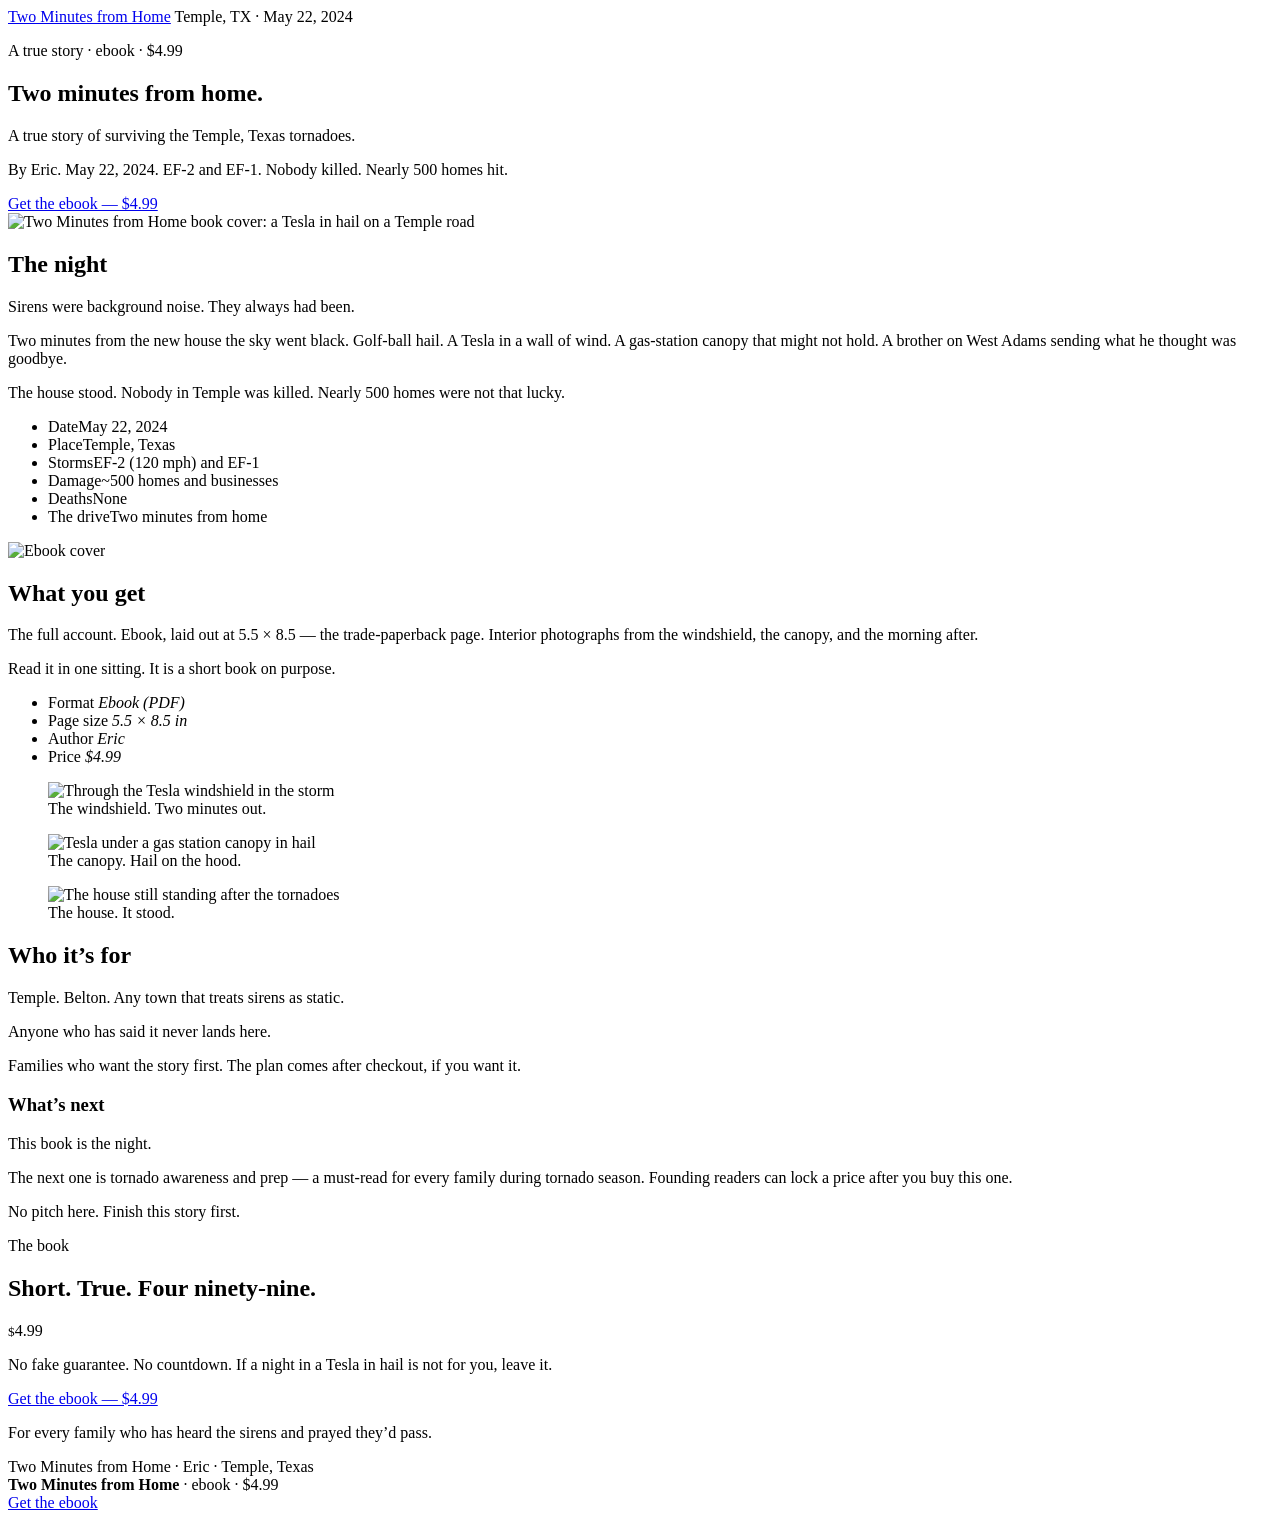
==== index.html @ 5268768e "Add Two Minutes from Home sales funnel pages" ====
<!DOCTYPE html>
<html lang="en">
<head>
  <meta charset="utf-8">
  <meta name="viewport" content="width=device-width, initial-scale=1">
  <title>Two Minutes from Home — $4.99 ebook</title>
  <meta name="description" content="A true story of surviving the Temple, Texas tornadoes. May 22, 2024. Ebook, $4.99. By Eric.">
  <link rel="stylesheet" href="css/funnel.css">
</head>
<body data-page="sales">
  <header class="site-header">
    <a class="wordmark" href="index.html">Two Minutes from Home</a>
    <span class="header-meta">Temple, TX · May 22, 2024</span>
  </header>

  <section class="hero">
    <div class="hero-grid">
      <div class="hero-copy">
        <p class="kicker">A true story · ebook · $4.99</p>
        <h1>Two minutes from home.</h1>
        <p class="sub">A true story of surviving the Temple, Texas tornadoes.</p>
        <p class="hero-note">By Eric. May 22, 2024. EF-2 and EF-1. Nobody killed. Nearly 500 homes hit.</p>
        <div class="hero-actions" id="hero-cta">
          <a class="btn btn-lg" href="checkout.html?demo=1">Get the ebook — $4.99</a>
        </div>
      </div>
      <div class="book">
        <img src="assets/cover.jpg" width="660" height="1020" alt="Two Minutes from Home book cover: a Tesla in hail on a Temple road">
      </div>
    </div>
  </section>

  <section class="section" id="the-night">
    <div class="wrap-narrow night">
      <h2>The night</h2>
      <p>Sirens were background noise. They always had been.</p>
      <p>Two minutes from the new house the sky went black. Golf-ball hail. A Tesla in a wall of wind. A gas-station canopy that might not hold. A brother on West Adams sending what he thought was goodbye.</p>
      <p>The house stood. Nobody in Temple was killed. Nearly 500 homes were not that lucky.</p>
      <ul class="facts">
        <li>Date<span>May 22, 2024</span></li>
        <li>Place<span>Temple, Texas</span></li>
        <li>Storms<span>EF-2 (120 mph) and EF-1</span></li>
        <li>Damage<span>~500 homes and businesses</span></li>
        <li>Deaths<span>None</span></li>
        <li>The drive<span>Two minutes from home</span></li>
      </ul>
    </div>
  </section>

  <section class="section" id="what-you-get">
    <div class="wrap">
      <div class="get-grid">
        <img class="get-cover" src="assets/cover.jpg" width="660" height="1020" alt="Ebook cover">
        <div>
          <h2>What you get</h2>
          <p class="lede">The full account. Ebook, laid out at 5.5 × 8.5 — the trade-paperback page. Interior photographs from the windshield, the canopy, and the morning after.</p>
          <p class="dim">Read it in one sitting. It is a short book on purpose.</p>
          <ul class="specs">
            <li>Format <em>Ebook (PDF)</em></li>
            <li>Page size <em>5.5 × 8.5 in</em></li>
            <li>Author <em>Eric</em></li>
            <li>Price <em>$4.99</em></li>
          </ul>
        </div>
      </div>
      <div class="photos">
        <figure>
          <img src="assets/interior-windshield.jpg" width="1200" height="800" alt="Through the Tesla windshield in the storm">
          <figcaption>The windshield. Two minutes out.</figcaption>
        </figure>
        <figure>
          <img src="assets/interior-gasstation.jpg" width="1200" height="800" alt="Tesla under a gas station canopy in hail">
          <figcaption>The canopy. Hail on the hood.</figcaption>
        </figure>
        <figure>
          <img src="assets/interior-house.jpg" width="1200" height="800" alt="The house still standing after the tornadoes">
          <figcaption>The house. It stood.</figcaption>
        </figure>
      </div>
    </div>
  </section>

  <section class="section" id="who">
    <div class="wrap split">
      <div>
        <h2>Who it’s for</h2>
        <p>Temple. Belton. Any town that treats sirens as static.</p>
        <p>Anyone who has said it never lands here.</p>
        <p class="dim">Families who want the story first. The plan comes after checkout, if you want it.</p>
      </div>
      <div class="card">
        <h3>What’s next</h3>
        <p>This book is the night.</p>
        <p>The next one is tornado awareness and prep — a must-read for every family during tornado season. Founding readers can lock a price after you buy this one.</p>
        <p class="dim">No pitch here. Finish this story first.</p>
      </div>
    </div>
  </section>

  <section class="section price-block" id="price">
    <div class="wrap-narrow">
      <p class="kicker">The book</p>
      <h2>Short. True. Four ninety-nine.</h2>
      <p class="amount"><small>$</small>4.99</p>
      <p class="honesty">No fake guarantee. No countdown. If a night in a Tesla in hail is not for you, leave it.</p>
      <a class="btn btn-lg" href="checkout.html?demo=1">Get the ebook — $4.99</a>
      <p class="dedication">For every family who has heard the sirens and prayed they’d pass.</p>
    </div>
  </section>

  <footer class="site-footer">
    Two Minutes from Home · Eric · Temple, Texas
  </footer>

  <div class="buybar" id="buybar">
    <div class="buybar-inner">
      <div class="buybar-copy"><strong>Two Minutes from Home</strong> · ebook · $4.99</div>
      <a class="btn" href="checkout.html?demo=1">Get the ebook</a>
    </div>
  </div>

  <script src="js/funnel.js"></script>
</body>
</html>
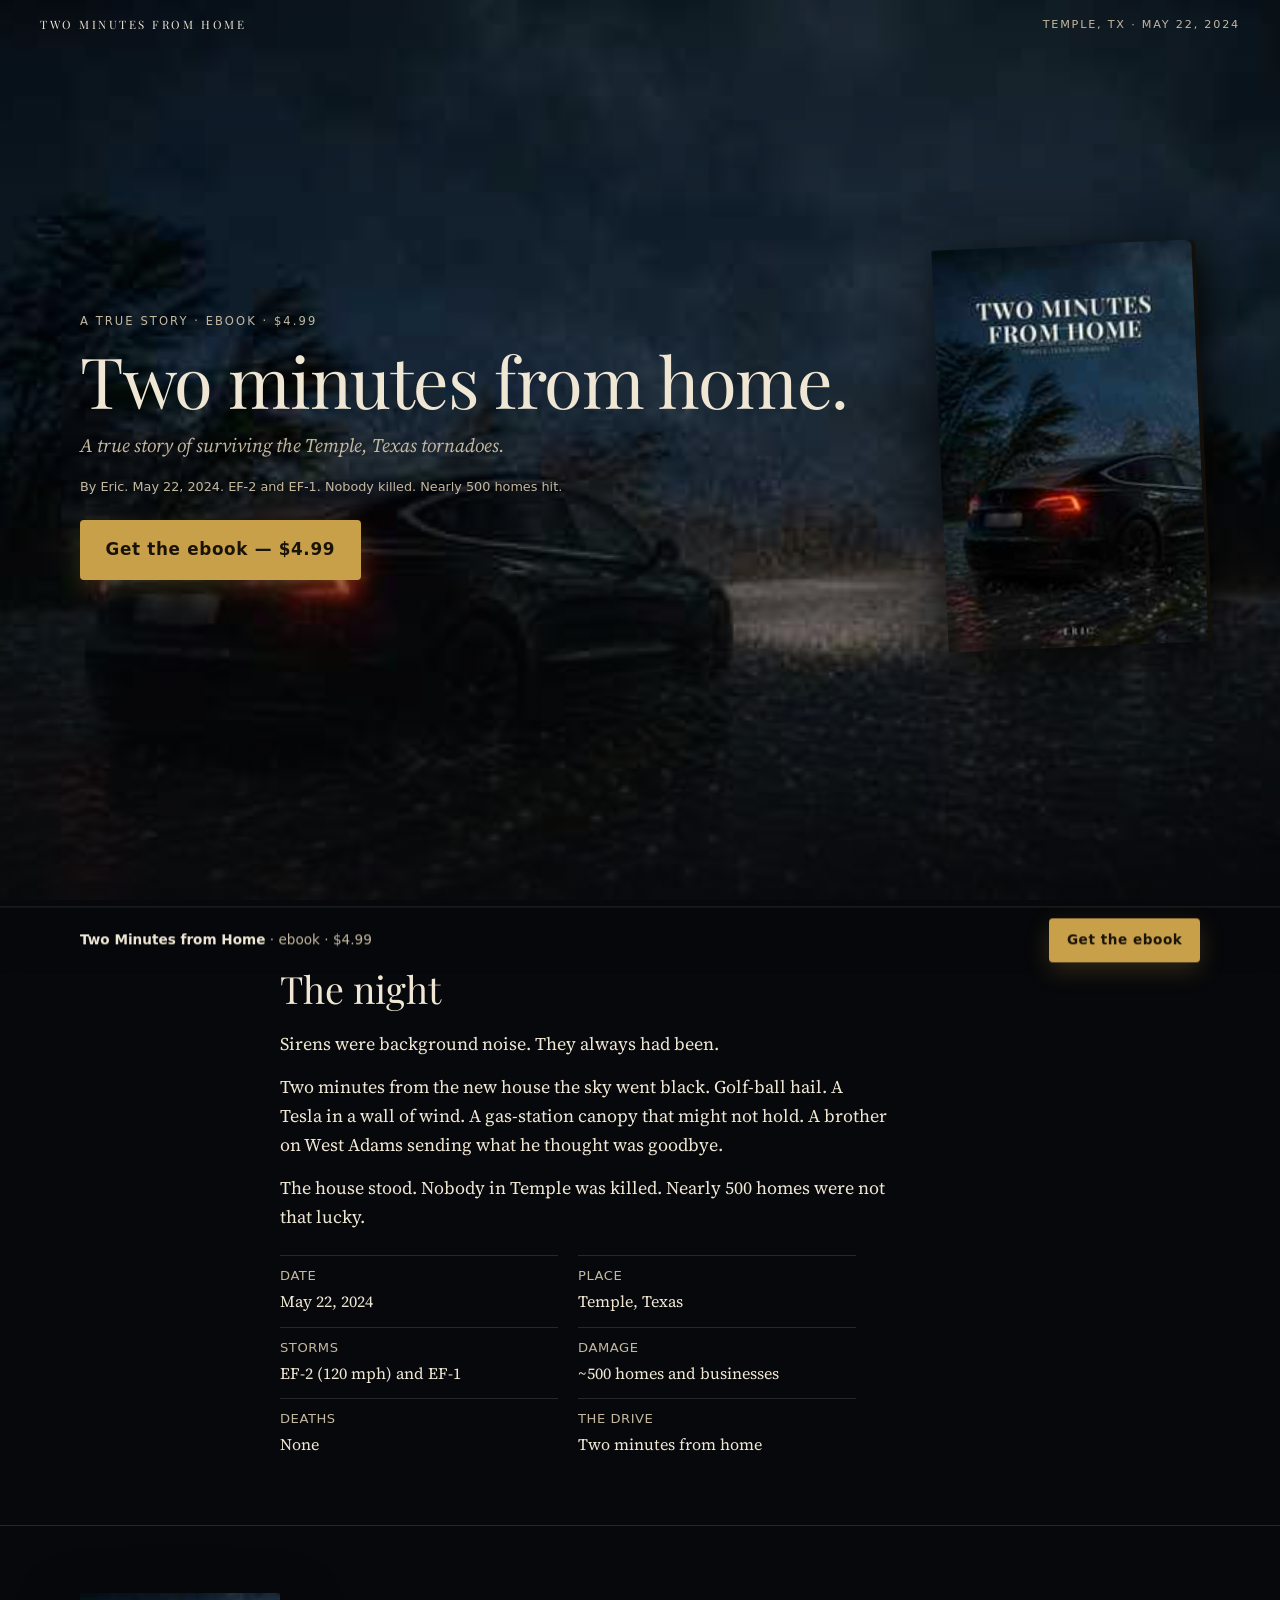
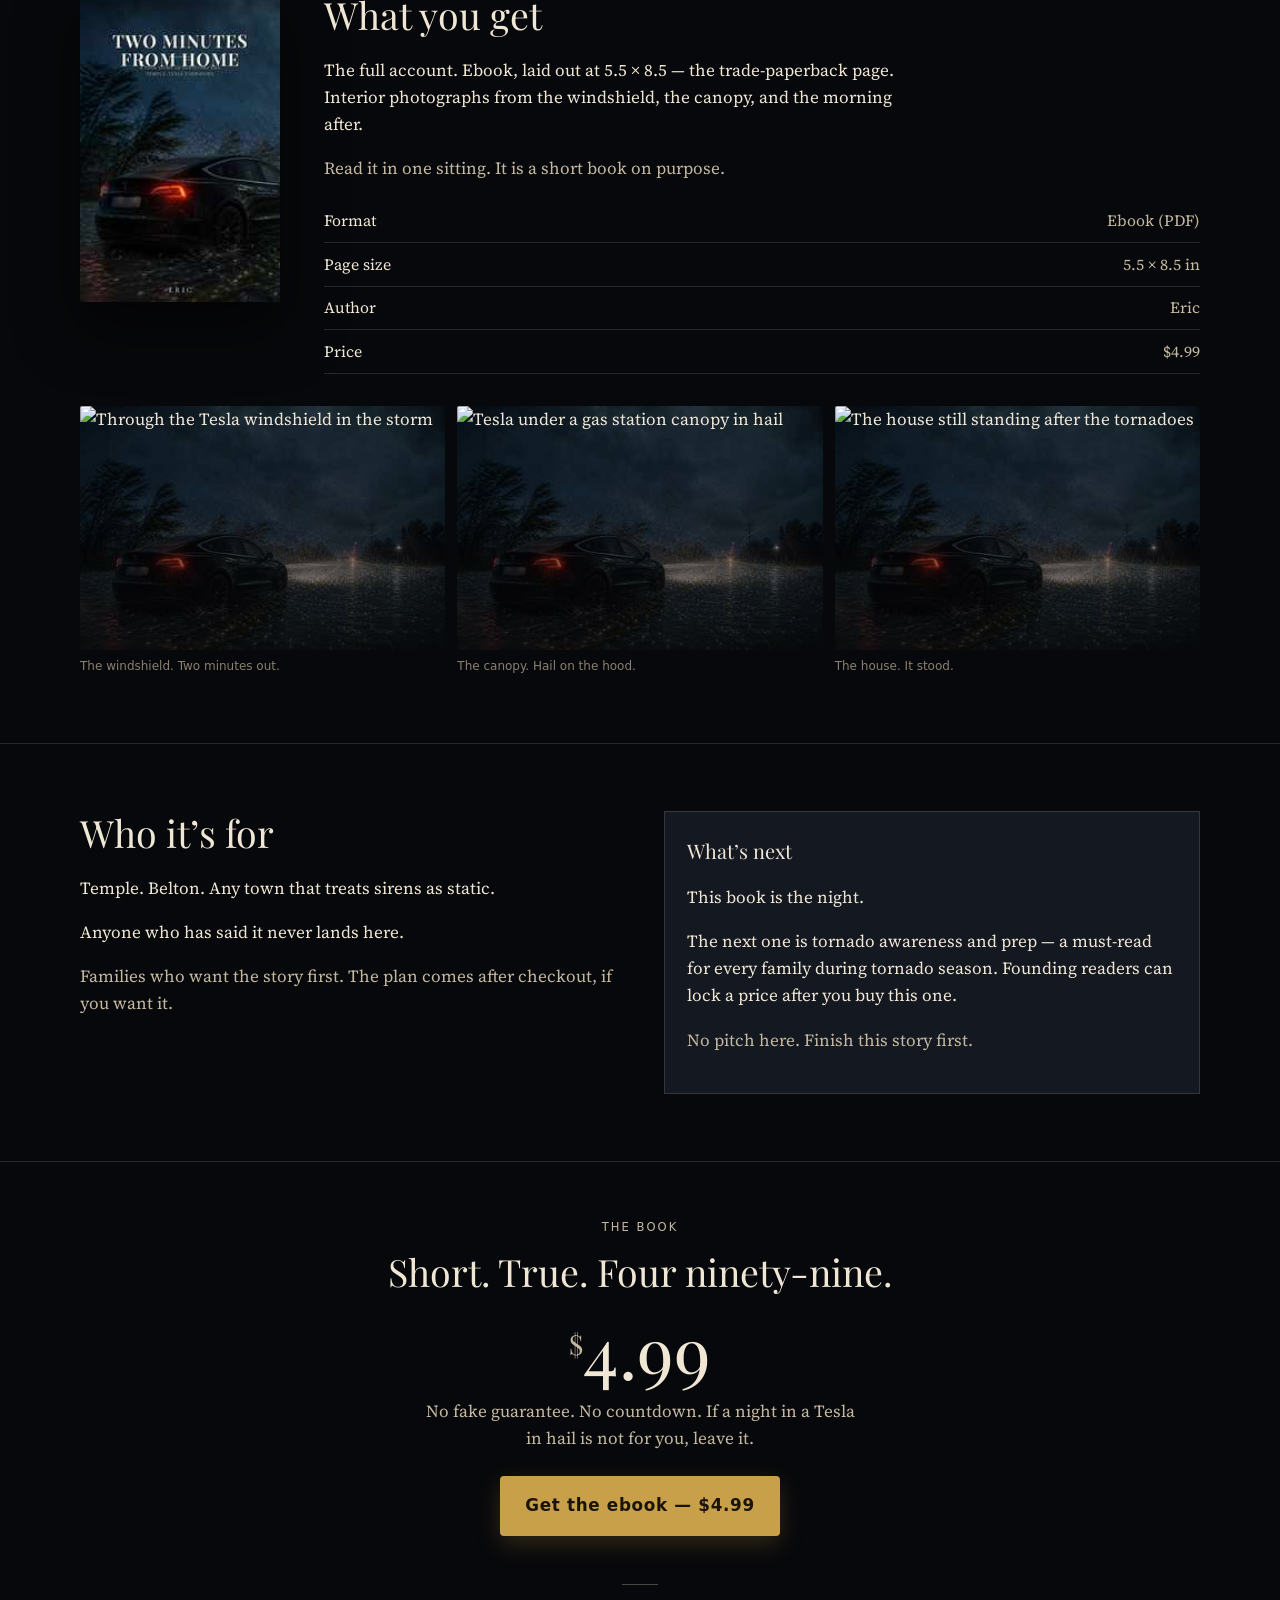
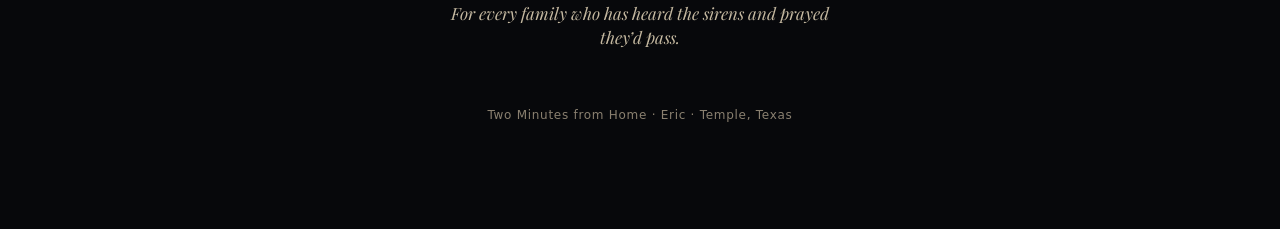
==== commit 6551ee3a: "Link inline-art.css and add .nojekyll for Pages" ====
--- a/index.html
+++ b/index.html
@@ -6,6 +6,7 @@
   <title>Two Minutes from Home — $4.99 ebook</title>
   <meta name="description" content="A true story of surviving the Temple, Texas tornadoes. May 22, 2024. Ebook, $4.99. By Eric.">
   <link rel="stylesheet" href="css/funnel.css">
+  <link rel="stylesheet" href="css/inline-art.css">
 </head>
 <body data-page="sales">
   <header class="site-header">
--- a/css/funnel.css
+++ b/css/funnel.css
@@ -0,0 +1,557 @@
+@import url('https://fonts.googleapis.com/css2?family=Playfair+Display:ital,wght@0,400;0,700;1,400&family=Source+Serif+4:ital,wght@0,400;0,700;1,400&display=swap');
+/* Two Minutes from Home — sales funnel
+   Dark, cinematic, cream on storm. Mobile first. */
+
+
+
+
+
+
+
+
+:root {
+  --bg: #07080b;
+  --bg-elev: #0e1016;
+  --bg-card: #141821;
+  --cream: #efe6d4;
+  --cream-dim: #c4b8a0;
+  --muted: #8a8070;
+  --line: rgba(239, 230, 212, 0.14);
+  --line-strong: rgba(239, 230, 212, 0.28);
+  --accent: #c9a04a;
+  --accent-hot: #dcb45a;
+  --cta-text: #1a1408;
+  --bump-bg: #2a2110;
+  --shadow: 0 24px 60px rgba(0, 0, 0, 0.55);
+  --font-display: "Playfair Display", Georgia, "Times New Roman", serif;
+  --font-body: "Source Serif 4", Georgia, serif;
+  --font-ui: "Segoe UI", system-ui, -apple-system, sans-serif;
+  --measure: 38rem;
+  --pad: clamp(1.25rem, 4vw, 2.5rem);
+  --radius: 4px;
+}
+
+*, *::before, *::after { box-sizing: border-box; }
+html { scroll-behavior: smooth; }
+html, body { margin: 0; padding: 0; }
+body {
+  background: var(--bg);
+  color: var(--cream);
+  font-family: var(--font-body);
+  font-size: 1.0625rem;
+  line-height: 1.6;
+  -webkit-font-smoothing: antialiased;
+}
+img { max-width: 100%; height: auto; display: block; }
+[hidden] { display: none !important; }
+a { color: var(--accent); text-decoration-thickness: 1px; text-underline-offset: 3px; }
+a:hover { color: var(--accent-hot); }
+:focus-visible {
+  outline: 2px solid var(--accent);
+  outline-offset: 3px;
+}
+
+.wrap {
+  width: min(1120px, calc(100% - 2 * var(--pad)));
+  margin-inline: auto;
+}
+.wrap-narrow { width: min(720px, calc(100% - 2 * var(--pad))); margin-inline: auto; }
+.wrap-checkout { width: min(880px, calc(100% - 2 * var(--pad))); margin-inline: auto; }
+
+/* Header */
+.site-header {
+  position: absolute;
+  top: 0; left: 0; right: 0;
+  z-index: 20;
+  padding: 1rem var(--pad);
+  display: flex;
+  justify-content: space-between;
+  align-items: center;
+  pointer-events: none;
+}
+.wordmark {
+  pointer-events: auto;
+  font-family: var(--font-display);
+  font-size: 0.72rem;
+  letter-spacing: 0.22em;
+  text-transform: uppercase;
+  color: var(--cream);
+  text-decoration: none;
+}
+.wordmark:hover { color: var(--cream); }
+.header-meta {
+  pointer-events: none;
+  font-family: var(--font-ui);
+  font-size: 0.7rem;
+  letter-spacing: 0.16em;
+  text-transform: uppercase;
+  color: var(--cream-dim);
+}
+
+/* Buttons */
+.btn {
+  display: inline-flex;
+  align-items: center;
+  justify-content: center;
+  gap: 0.6rem;
+  min-height: 52px;
+  padding: 0.85rem 1.4rem;
+  border: 0;
+  border-radius: var(--radius);
+  background: var(--accent);
+  color: var(--cta-text);
+  font-family: var(--font-ui);
+  font-size: 0.95rem;
+  font-weight: 700;
+  letter-spacing: 0.04em;
+  text-decoration: none;
+  cursor: pointer;
+  box-shadow: 0 8px 24px rgba(201, 160, 74, 0.22);
+  transition: background 0.15s ease, transform 0.15s ease;
+}
+.btn:hover { background: var(--accent-hot); color: var(--cta-text); transform: translateY(-1px); }
+.btn-block { width: 100%; }
+.btn-lg { min-height: 60px; font-size: 1.05rem; padding: 1rem 1.6rem; }
+.btn-ghost {
+  background: transparent;
+  color: var(--cream-dim);
+  box-shadow: none;
+  border: 1px solid var(--line-strong);
+}
+.btn-ghost:hover { background: rgba(239, 230, 212, 0.06); color: var(--cream); }
+.decline {
+  display: inline-block;
+  margin-top: 1.1rem;
+  font-family: var(--font-ui);
+  font-size: 0.85rem;
+  color: var(--muted);
+  text-decoration: underline;
+  text-underline-offset: 3px;
+}
+.decline:hover { color: var(--cream-dim); }
+.price-inline {
+  font-variant-numeric: tabular-nums;
+  font-weight: 700;
+}
+
+/* Hero */
+.hero {
+  position: relative;
+  min-height: 100svh;
+  display: grid;
+  align-items: end;
+  padding: 6.5rem var(--pad) 5.5rem;
+  background:
+    linear-gradient(180deg, rgba(7,8,11,0.35) 0%, rgba(7,8,11,0.15) 40%, rgba(7,8,11,0.78) 100%),
+    url("../assets/hero.jpg") center 40% / cover no-repeat;
+}
+.hero-grid {
+  width: min(1120px, 100%);
+  margin-inline: auto;
+  display: grid;
+  gap: 2rem;
+  align-items: end;
+}
+.hero-copy h1 {
+  font-family: var(--font-display);
+  font-weight: 400;
+  font-size: clamp(2.4rem, 8vw, 4.4rem);
+  line-height: 1.05;
+  letter-spacing: -0.02em;
+  margin: 0 0 0.75rem;
+}
+.hero-copy .sub {
+  font-style: italic;
+  color: var(--cream-dim);
+  font-size: clamp(1rem, 2.4vw, 1.2rem);
+  max-width: 28rem;
+  margin: 0 0 1rem;
+}
+.kicker {
+  font-family: var(--font-ui);
+  font-size: 0.72rem;
+  letter-spacing: 0.18em;
+  text-transform: uppercase;
+  color: var(--cream-dim);
+  margin: 0 0 0.85rem;
+}
+.hero-actions { display: flex; flex-wrap: wrap; gap: 0.75rem; align-items: center; margin-top: 1.4rem; }
+.hero-note {
+  font-family: var(--font-ui);
+  font-size: 0.8rem;
+  color: var(--cream-dim);
+}
+.book {
+  width: min(220px, 42vw);
+  justify-self: start;
+  filter: drop-shadow(0 18px 40px rgba(0,0,0,0.65));
+  transform: rotate(-2.5deg);
+}
+.book img {
+  border-radius: 2px 6px 6px 2px;
+  box-shadow:
+    inset -8px 0 12px rgba(0,0,0,0.35),
+    4px 0 0 rgba(20,16,10,0.9),
+    8px 12px 28px rgba(0,0,0,0.5);
+}
+
+@media (min-width: 800px) {
+  .hero { align-items: center; padding-top: 5rem; }
+  .hero-grid {
+    grid-template-columns: 1fr min(260px, 28vw);
+    gap: 3rem;
+    align-items: center;
+  }
+  .book { width: 260px; justify-self: end; }
+}
+
+/* Sticky buy bar */
+.buybar {
+  position: fixed;
+  left: 0; right: 0; bottom: 0;
+  z-index: 40;
+  background: rgba(7, 8, 11, 0.92);
+  backdrop-filter: blur(10px);
+  border-top: 1px solid var(--line);
+  padding: 0.65rem var(--pad);
+  padding-bottom: calc(0.65rem + env(safe-area-inset-bottom));
+  transform: translateY(110%);
+  transition: transform 0.25s ease;
+}
+.buybar.is-on { transform: translateY(0); }
+.buybar-inner {
+  width: min(1120px, 100%);
+  margin-inline: auto;
+  display: flex;
+  align-items: center;
+  justify-content: space-between;
+  gap: 1rem;
+}
+.buybar-copy { font-family: var(--font-ui); font-size: 0.85rem; color: var(--cream-dim); }
+.buybar-copy strong { color: var(--cream); font-weight: 600; }
+.buybar .btn { min-height: 44px; padding: 0.6rem 1.1rem; font-size: 0.85rem; }
+
+/* Sections */
+.section { padding: 4.2rem 0; }
+.section + .section { border-top: 1px solid var(--line); }
+.section h2 {
+  font-family: var(--font-display);
+  font-weight: 400;
+  font-size: clamp(1.7rem, 4vw, 2.35rem);
+  line-height: 1.15;
+  margin: 0 0 1.25rem;
+}
+.lede, .night p, .prose p {
+  max-width: var(--measure);
+  margin: 0 0 0.9rem;
+  color: var(--cream);
+}
+.night p { font-size: 1.12rem; }
+.muted { color: var(--muted); }
+.dim { color: var(--cream-dim); }
+
+.facts {
+  display: grid;
+  grid-template-columns: repeat(2, 1fr);
+  gap: 0.75rem 1.25rem;
+  margin: 1.5rem 0 0;
+  padding: 0;
+  list-style: none;
+  max-width: 36rem;
+}
+.facts li {
+  font-family: var(--font-ui);
+  font-size: 0.82rem;
+  letter-spacing: 0.04em;
+  text-transform: uppercase;
+  color: var(--cream-dim);
+  border-top: 1px solid var(--line);
+  padding-top: 0.55rem;
+}
+.facts span {
+  display: block;
+  margin-top: 0.2rem;
+  font-family: var(--font-body);
+  font-size: 1rem;
+  letter-spacing: 0;
+  text-transform: none;
+  color: var(--cream);
+}
+
+/* What you get */
+.get-grid {
+  display: grid;
+  gap: 1.5rem;
+}
+@media (min-width: 800px) {
+  .get-grid { grid-template-columns: 220px 1fr; align-items: start; }
+}
+.get-cover {
+  width: min(200px, 50vw);
+  box-shadow: var(--shadow);
+  border-radius: 2px;
+}
+.specs {
+  list-style: none;
+  margin: 1rem 0 0;
+  padding: 0;
+}
+.specs li {
+  padding: 0.55rem 0;
+  border-bottom: 1px solid var(--line);
+  display: flex;
+  justify-content: space-between;
+  gap: 1rem;
+  font-size: 0.98rem;
+}
+.specs em { font-style: normal; color: var(--cream-dim); }
+
+.photos {
+  display: grid;
+  gap: 0.75rem;
+  margin-top: 2rem;
+}
+@media (min-width: 700px) {
+  .photos { grid-template-columns: repeat(3, 1fr); }
+}
+.photos figure { margin: 0; }
+.photos img {
+  width: 100%;
+  aspect-ratio: 3 / 2;
+  object-fit: cover;
+  border-radius: 2px;
+  filter: saturate(0.9);
+}
+.photos figcaption {
+  margin-top: 0.45rem;
+  font-family: var(--font-ui);
+  font-size: 0.75rem;
+  color: var(--muted);
+}
+
+/* Who / next */
+.split {
+  display: grid;
+  gap: 2rem;
+}
+@media (min-width: 800px) {
+  .split { grid-template-columns: 1fr 1fr; gap: 3rem; }
+}
+.card {
+  background: var(--bg-card);
+  border: 1px solid var(--line);
+  padding: 1.4rem 1.35rem;
+}
+.card h3 {
+  font-family: var(--font-display);
+  font-size: 1.25rem;
+  font-weight: 400;
+  margin: 0 0 0.6rem;
+}
+
+/* Price block */
+.price-block {
+  text-align: center;
+  padding: 3.5rem 0 1rem;
+}
+.price-block .amount {
+  font-family: var(--font-display);
+  font-size: clamp(3rem, 10vw, 4.5rem);
+  line-height: 1;
+  margin: 0.4rem 0 0.6rem;
+}
+.price-block .amount small {
+  font-size: 0.38em;
+  color: var(--cream-dim);
+  vertical-align: super;
+}
+.honesty {
+  max-width: 28rem;
+  margin: 0.75rem auto 1.5rem;
+  color: var(--cream-dim);
+}
+
+.dedication {
+  margin: 3rem auto 0;
+  max-width: 26rem;
+  text-align: center;
+  font-family: var(--font-display);
+  font-style: italic;
+  font-size: 1.05rem;
+  color: var(--cream-dim);
+  line-height: 1.45;
+}
+.dedication::before {
+  content: "";
+  display: block;
+  width: 36px;
+  height: 1px;
+  background: var(--line-strong);
+  margin: 0 auto 1rem;
+}
+
+.site-footer {
+  padding: 2.5rem var(--pad) 6.5rem;
+  text-align: center;
+  color: var(--muted);
+  font-family: var(--font-ui);
+  font-size: 0.75rem;
+  letter-spacing: 0.06em;
+}
+.funnel-page .site-footer { padding-bottom: 2.5rem; }
+
+/* Checkout / upsell chrome */
+.funnel-page { min-height: 100svh; display: flex; flex-direction: column; }
+.funnel-top {
+  padding: 1.1rem var(--pad);
+  border-bottom: 1px solid var(--line);
+  display: flex;
+  justify-content: space-between;
+  align-items: center;
+}
+.steps {
+  display: flex;
+  gap: 0.55rem;
+  font-family: var(--font-ui);
+  font-size: 0.68rem;
+  letter-spacing: 0.12em;
+  text-transform: uppercase;
+  color: var(--muted);
+}
+.steps .on { color: var(--accent); }
+.panel { padding: 2.2rem 0 3rem; flex: 1; }
+
+.order {
+  display: grid;
+  gap: 1.5rem;
+}
+@media (min-width: 800px) {
+  .order { grid-template-columns: 200px 1fr; align-items: start; }
+}
+.order-cover { width: min(180px, 46vw); box-shadow: var(--shadow); }
+
+.line {
+  display: flex;
+  justify-content: space-between;
+  gap: 1rem;
+  padding: 0.7rem 0;
+  border-bottom: 1px solid var(--line);
+}
+.total {
+  display: flex;
+  justify-content: space-between;
+  margin-top: 0.4rem;
+  font-family: var(--font-display);
+  font-size: 1.35rem;
+}
+
+/* Order bump */
+.bump {
+  margin: 1.4rem 0;
+  padding: 1rem 1rem 1rem 1.05rem;
+  border: 2px solid var(--accent);
+  background: var(--bump-bg);
+  display: grid;
+  grid-template-columns: auto 1fr;
+  gap: 0.75rem 0.9rem;
+  align-items: start;
+}
+.bump input {
+  width: 1.2rem;
+  height: 1.2rem;
+  margin-top: 0.2rem;
+  accent-color: var(--accent);
+}
+.bump strong { display: block; font-family: var(--font-ui); font-size: 0.95rem; }
+.bump p { margin: 0.35rem 0 0; color: var(--cream-dim); font-size: 0.95rem; }
+.paypal-note {
+  margin-top: 0.85rem;
+  font-family: var(--font-ui);
+  font-size: 0.75rem;
+  color: var(--muted);
+}
+.paypal-note code {
+  font-size: 0.72rem;
+  color: var(--cream-dim);
+}
+
+/* Upsell */
+.upsell-hero { text-align: center; }
+.upsell-hero h1 {
+  font-family: var(--font-display);
+  font-weight: 400;
+  font-size: clamp(1.9rem, 5vw, 2.8rem);
+  line-height: 1.15;
+  margin: 0 0 0.7rem;
+}
+.upsell-hero .tag {
+  font-family: var(--font-ui);
+  letter-spacing: 0.16em;
+  text-transform: uppercase;
+  font-size: 0.72rem;
+  color: var(--accent);
+  margin: 0 0 0.8rem;
+}
+.upsell-copy { max-width: 36rem; margin: 1.1rem auto 1.6rem; color: var(--cream-dim); }
+.upsell-copy p { margin: 0 0 0.75rem; }
+.upsell-visual {
+  width: min(520px, 100%);
+  margin: 0 auto 1.5rem;
+  position: relative;
+}
+.upsell-visual img {
+  width: 100%;
+  aspect-ratio: 16 / 10;
+  object-fit: cover;
+  border-radius: 2px;
+  box-shadow: var(--shadow);
+}
+.badge {
+  display: inline-block;
+  margin-top: 0.7rem;
+  font-family: var(--font-ui);
+  font-size: 0.75rem;
+  letter-spacing: 0.08em;
+  text-transform: uppercase;
+  color: var(--cream-dim);
+}
+
+/* Thanks */
+.recap { margin: 1.5rem 0; }
+.share-box {
+  margin-top: 1.8rem;
+  padding: 1.1rem 1.15rem;
+  background: var(--bg-card);
+  border: 1px solid var(--line);
+}
+.share-box label {
+  display: block;
+  font-family: var(--font-ui);
+  font-size: 0.72rem;
+  letter-spacing: 0.14em;
+  text-transform: uppercase;
+  color: var(--muted);
+  margin-bottom: 0.45rem;
+}
+.share-row { display: flex; gap: 0.5rem; flex-wrap: wrap; }
+.share-row input {
+  flex: 1;
+  min-width: 200px;
+  background: var(--bg);
+  border: 1px solid var(--line);
+  color: var(--cream);
+  padding: 0.65rem 0.7rem;
+  font-family: var(--font-body);
+  font-size: 0.92rem;
+}
+.dl {
+  margin: 1.2rem 0;
+  padding: 1rem 1.1rem;
+  border: 1px solid var(--line-strong);
+  background: var(--bg-elev);
+}
+
+@media (prefers-reduced-motion: reduce) {
+  html { scroll-behavior: auto; }
+  .btn, .buybar { transition: none; }
+}
--- a/css/inline-art.css
+++ b/css/inline-art.css
@@ -0,0 +1,13 @@
+:root {
+  --hero-photo: url("[data-uri]");
+  --cover-photo: url("[data-uri]");
+}
+.hero {
+  background:
+    linear-gradient(180deg, rgba(7,8,11,0.35) 0%, rgba(7,8,11,0.15) 40%, rgba(7,8,11,0.78) 100%),
+    var(--hero-photo) center 40% / cover no-repeat;
+}
+.book img, .get-cover, .order-cover { content: var(--cover-photo); }
+.photos img, .upsell-visual img {
+  background: linear-gradient(180deg, rgba(7,8,11,0.15), rgba(7,8,11,0.55)), var(--hero-photo) center / cover no-repeat;
+}
